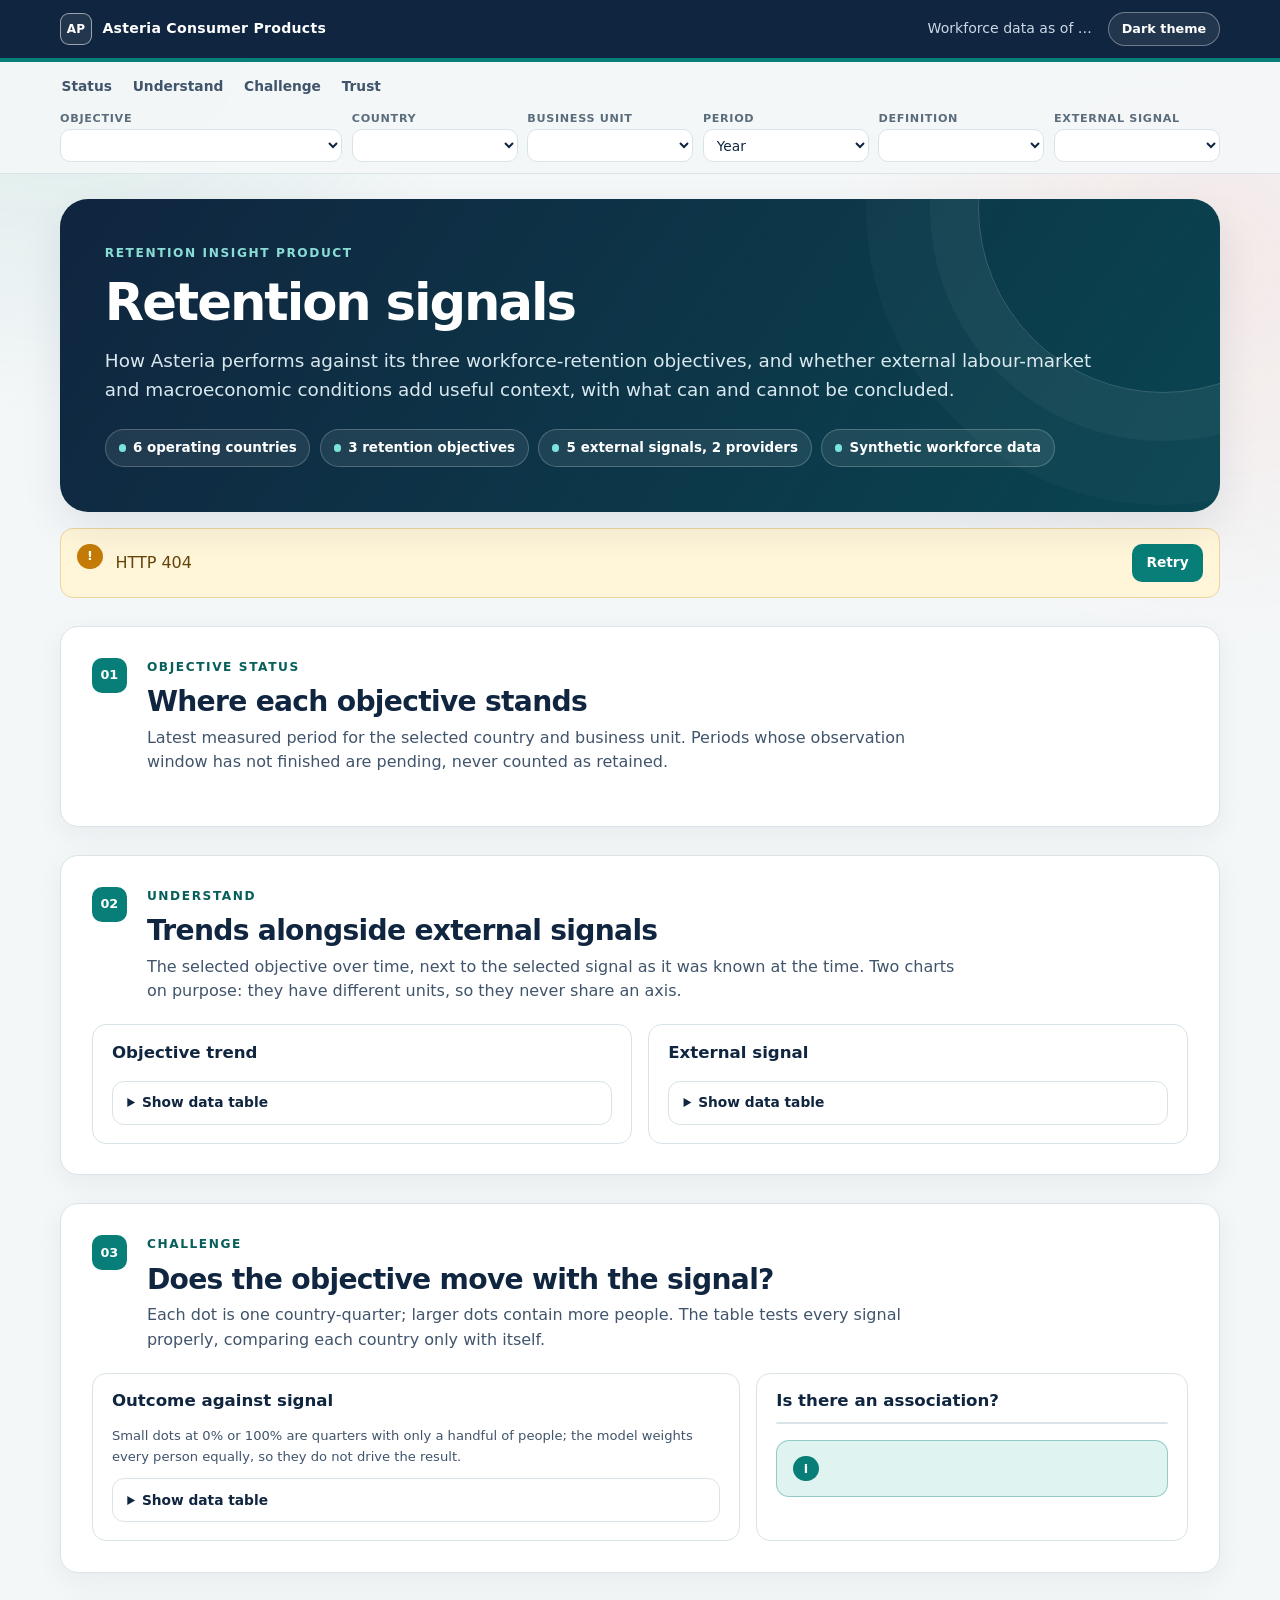
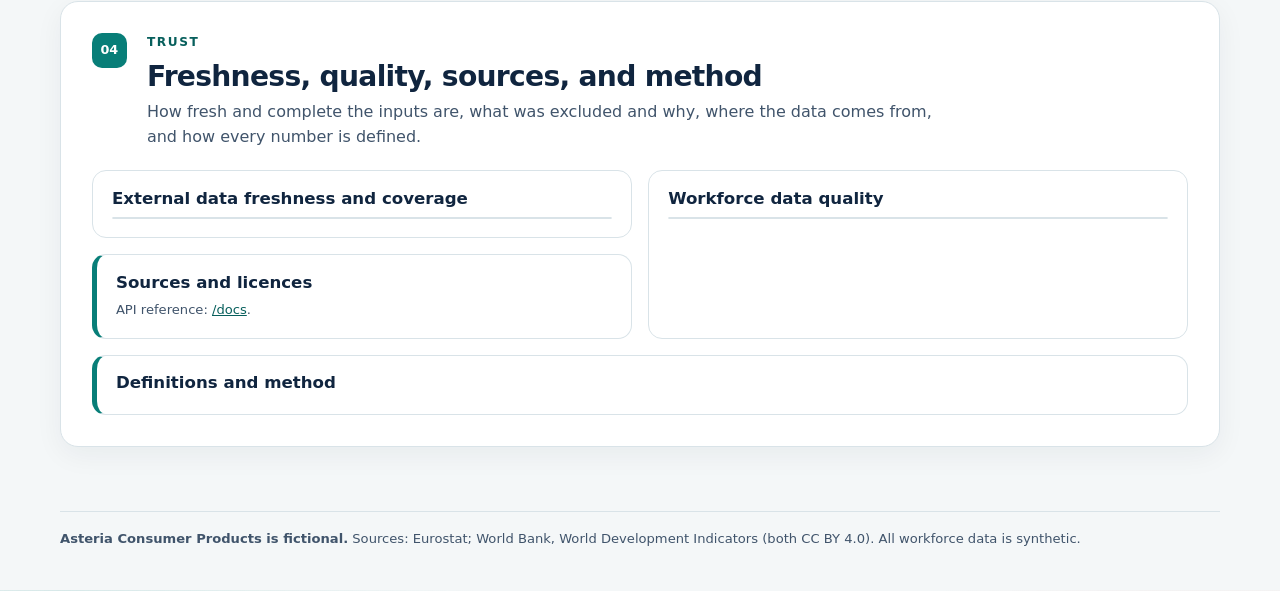
==== dashboard/index.html @ a607ebee "Enhance AI usage documentation, add configuration files, and implement core workflow - Expanded AI_U" ====
<!doctype html>
<html lang="en">
<head>
  <meta charset="utf-8">
  <meta name="viewport" content="width=device-width, initial-scale=1">
  <title>Retention signals · Asteria Consumer Products</title>
  <link rel="stylesheet" href="styles.css">
  <script type="module" src="js/app.js"></script>
</head>
<body>
  <a class="skip-link" href="#main">Skip to dashboard</a>

  <header class="topbar">
    <div class="wrap">
      <div class="brand"><span class="brand-mark" aria-hidden="true">AP</span> Asteria Consumer Products</div>
      <div class="top-meta">
        <span class="as-of-meta">Workforce data as of <span id="as-of">…</span></span>
        <button type="button" class="btn-ghost" id="theme-toggle" aria-pressed="false">Dark theme</button>
      </div>
    </div>
  </header>

  <nav class="bar" aria-label="Dashboard">
    <div class="wrap">
      <div class="nav-links">
        <a href="#status">Status</a>
        <a href="#understand">Understand</a>
        <a href="#challenge">Challenge</a>
        <a href="#trust">Trust</a>
      </div>
      <form class="filters" id="filters" aria-label="Filters">
        <label>Objective <select id="f-objective" name="objective"></select></label>
        <label>Country <select id="f-country" name="country"></select></label>
        <label><span id="segment-label">Business unit</span> <select id="f-segment" name="segment"></select></label>
        <label>Period <select id="f-grain" name="grain">
          <option value="year">Year</option>
          <option value="quarter">Quarter</option>
          <option value="month">Month</option>
        </select></label>
        <label>Definition <select id="f-variant" name="variant"></select></label>
        <label>External signal <select id="f-signal" name="signal"></select></label>
      </form>
    </div>
  </nav>

  <main id="main" class="wrap" aria-busy="true">
    <section class="hero" aria-labelledby="page-title">
      <p class="eyebrow">Retention insight product</p>
      <h1 id="page-title">Retention signals</h1>
      <p class="hero-lead">How Asteria performs against its three workforce-retention objectives, and whether
        external labour-market and macroeconomic conditions add useful context, with what can and cannot be concluded.</p>
      <div class="pill-row" aria-label="Scope">
        <span class="pill"><span class="pill-dot"></span>6 operating countries</span>
        <span class="pill"><span class="pill-dot"></span>3 retention objectives</span>
        <span class="pill"><span class="pill-dot"></span>5 external signals, 2 providers</span>
        <span class="pill"><span class="pill-dot"></span>Synthetic workforce data</span>
      </div>
    </section>

    <div class="callout banner" id="banner" role="alert" hidden>
      <span class="callout-mark" aria-hidden="true">!</span>
      <div class="banner-body">
        <span id="banner-text"></span>
        <button type="button" class="btn" id="banner-retry">Retry</button>
      </div>
    </div>

    <section class="section" id="status" aria-labelledby="h-status">
      <div class="section-head">
        <span class="section-number" aria-hidden="true">01</span>
        <div class="section-title">
          <p class="eyebrow">Objective status</p>
          <h2 id="h-status">Where each objective stands</h2>
          <p class="lede">Latest measured period for the selected country and business unit. Periods whose
            observation window has not finished are pending, never counted as retained.</p>
        </div>
      </div>
      <div class="tiles" id="tiles"></div>
    </section>

    <section class="section" id="understand" aria-labelledby="h-understand">
      <div class="section-head">
        <span class="section-number" aria-hidden="true">02</span>
        <div class="section-title">
          <p class="eyebrow">Understand</p>
          <h2 id="h-understand">Trends alongside external signals</h2>
          <p class="lede">The selected objective over time, next to the selected signal as it was known at the
            time. Two charts on purpose: they have different units, so they never share an axis.</p>
        </div>
      </div>
      <div class="grid-2">
        <figure class="card" id="fig-trend">
          <figcaption>
            <h3 id="trend-title">Objective trend</h3>
            <p id="trend-sub"></p>
          </figcaption>
          <ul class="legend" id="trend-legend"></ul>
          <div class="chart" id="trend-chart"></div>
          <p class="note" id="trend-note"></p>
          <details class="table-view"><summary>Show data table</summary>
            <div class="table-scroll" id="trend-table" tabindex="0" role="region" aria-label="Objective trend data"></div></details>
        </figure>
        <figure class="card" id="fig-signal">
          <figcaption>
            <h3 id="signal-title">External signal</h3>
            <p id="signal-sub"></p>
          </figcaption>
          <ul class="legend" id="signal-legend"></ul>
          <div class="chart" id="signal-chart"></div>
          <p class="note" id="signal-note"></p>
          <details class="table-view"><summary>Show data table</summary>
            <div class="table-scroll" id="signal-table" tabindex="0" role="region" aria-label="External signal data"></div></details>
        </figure>
      </div>
    </section>

    <section class="section" id="challenge" aria-labelledby="h-challenge">
      <div class="section-head">
        <span class="section-number" aria-hidden="true">03</span>
        <div class="section-title">
          <p class="eyebrow">Challenge</p>
          <h2 id="h-challenge">Does the objective move with the signal?</h2>
          <p class="lede">Each dot is one country-quarter; larger dots contain more people. The table tests every
            signal properly, comparing each country only with itself.</p>
        </div>
      </div>
      <div class="grid-challenge">
        <figure class="card" id="fig-scatter">
          <figcaption>
            <h3 id="scatter-title">Outcome against signal</h3>
            <p id="scatter-sub"></p>
          </figcaption>
          <ul class="legend" id="scatter-legend"></ul>
          <div class="chart" id="scatter-chart"></div>
          <p class="note">Small dots at 0% or 100% are quarters with only a handful of people; the model weights
            every person equally, so they do not drive the result.</p>
          <details class="table-view"><summary>Show data table</summary>
            <div class="table-scroll" id="scatter-table" tabindex="0" role="region" aria-label="Country-quarter data"></div></details>
        </figure>
        <div class="card">
          <h3>Is there an association?</h3>
          <p class="note" id="assoc-lede"></p>
          <div class="table-wrap" style="margin-top:.75rem"><div class="table-scroll" id="assoc-table" tabindex="0" role="region" aria-label="Association tests"></div></div>
          <div class="callout teal">
            <span class="callout-mark" aria-hidden="true">i</span>
            <div id="assoc-verdict"></div>
          </div>
        </div>
      </div>
    </section>

    <section class="section" id="trust" aria-labelledby="h-trust">
      <div class="section-head">
        <span class="section-number" aria-hidden="true">04</span>
        <div class="section-title">
          <p class="eyebrow">Trust</p>
          <h2 id="h-trust">Freshness, quality, sources, and method</h2>
          <p class="lede">How fresh and complete the inputs are, what was excluded and why, where the data comes
            from, and how every number is defined.</p>
        </div>
      </div>
      <div class="grid-trust">
        <div class="stack">
          <div class="card">
            <h3>External data freshness and coverage</h3>
            <div class="table-wrap" style="margin-top:.6rem"><div class="table-scroll" id="freshness-table" tabindex="0" role="region" aria-label="External data freshness"></div></div>
          </div>
          <div class="card teal">
            <h3>Sources and licences</h3>
            <ul class="providers" id="providers"></ul>
            <p class="note">API reference: <a href="/docs">/docs</a>.</p>
          </div>
        </div>
        <div class="card">
          <h3>Workforce data quality</h3>
          <p class="note" id="workforce-counts"></p>
          <div class="table-wrap" style="margin-top:.6rem"><div class="table-scroll" id="quality-table" tabindex="0" role="region" aria-label="Workforce quality rules"></div></div>
        </div>
        <div class="card teal span-all">
          <h3>Definitions and method</h3>
          <dl class="defs" id="definitions"></dl>
        </div>
      </div>
    </section>
  </main>

  <footer class="site wrap">
    <div class="footer-line">
      <strong>Asteria Consumer Products is fictional.</strong>
      Sources: Eurostat; World Bank, World Development Indicators (both CC BY 4.0). All workforce data is synthetic.
    </div>
  </footer>
  <div id="live" class="visually-hidden" aria-live="polite"></div>
</body>
</html>
---- dashboard/styles.css ----
/* Visual language of the assessment brief (docs/assessment_brief.html): navy, teal, paper.
   Chart series colours are the validated categorical palette (checked against these surfaces). */
:root {
  color-scheme: light;
  --navy: #10253f;
  --ink: #10253f;
  --ink-2: #40546b;
  --muted: #5b6d7c;
  --page: #f4f7f8;
  --surface: #ffffff;
  --surface-2: #f5f8fa;
  --line: #d9e3e8;
  --grid: #e6edf1;
  --axis: #c5d3db;
  --teal: #087e78;
  --teal-dark: #075f5c;
  --teal-pale: #dff3f0;
  --coral: #ef6a5b;
  --coral-pale: #fff0ed;
  --amber: #c47b08;
  --amber-pale: #fff5d9;
  --accent: #087e78;          /* single-series chart mark (4.9:1 on surface) */
  --link: #075f5c;
  --de-emphasis: #c5d3db;
  --focus: #ffbf47;
  --shadow: 0 8px 28px rgba(16, 37, 63, .055);
  --s1: #2a78d6; --s2: #eb6834; --s3: #1baf7a; --s4: #eda100; --s5: #e87ba4; --s6: #008300;
  --good-ink: #006300; --critical-ink: #b42323; --badge: #eef3f5;
  --banner: var(--amber-pale); --banner-ink: #65440a; --banner-line: #ecd59c;
  --page-glow: radial-gradient(circle at 5% 0%, rgba(8, 126, 120, .12), transparent 26rem),
               radial-gradient(circle at 95% 12%, rgba(239, 106, 91, .10), transparent 24rem);
  font-family: Inter, ui-sans-serif, system-ui, -apple-system, BlinkMacSystemFont, "Segoe UI", sans-serif;
}
@media (prefers-color-scheme: dark) {
  :root:where(:not([data-theme="light"])) {
    color-scheme: dark;
    --ink: #f2f6f9; --ink-2: #b7c6d4; --muted: #93a7b8;
    --page: #0b1624; --surface: #13263d; --surface-2: #182e48; --line: #25405e;
    --grid: #1f3752; --axis: #2f4c6c; --teal-pale: #0f3a3c; --coral-pale: #3b2320; --amber-pale: #3a2c0c;
    --accent: #2bb5ad; --link: #7fd6cf; --de-emphasis: #3a5878;
    --shadow: 0 8px 28px rgba(0, 0, 0, .35);
    --s1: #3987e5; --s2: #d95926; --s3: #199e70; --s4: #c98500; --s5: #d55181; --s6: #008300;
    --good-ink: #2fbf2f; --critical-ink: #ef7a7a; --badge: #1e3450;
    --banner-ink: #ffd89a; --banner-line: #6b5420;
    --page-glow: radial-gradient(circle at 5% 0%, rgba(43, 181, 173, .10), transparent 26rem);
  }
}
:root[data-theme="dark"] {
  color-scheme: dark;
  --ink: #f2f6f9; --ink-2: #b7c6d4; --muted: #93a7b8;
  --page: #0b1624; --surface: #13263d; --surface-2: #182e48; --line: #25405e;
  --grid: #1f3752; --axis: #2f4c6c; --teal-pale: #0f3a3c; --coral-pale: #3b2320; --amber-pale: #3a2c0c;
  --accent: #2bb5ad; --link: #7fd6cf; --de-emphasis: #3a5878;
  --shadow: 0 8px 28px rgba(0, 0, 0, .35);
  --s1: #3987e5; --s2: #d95926; --s3: #199e70; --s4: #c98500; --s5: #d55181; --s6: #008300;
  --good-ink: #2fbf2f; --critical-ink: #ef7a7a; --badge: #1e3450;
  --banner-ink: #ffd89a; --banner-line: #6b5420;
  --page-glow: radial-gradient(circle at 5% 0%, rgba(43, 181, 173, .10), transparent 26rem);
}

* { box-sizing: border-box; }
html { scroll-behavior: smooth; }
@media (prefers-reduced-motion: reduce) { html { scroll-behavior: auto; } }
body { margin: 0; color: var(--ink); background: var(--page-glow), var(--page); line-height: 1.55; }
a { color: var(--link); }
:focus-visible { outline: 3px solid var(--focus); outline-offset: 3px; }
h1, h2, h3 { line-height: 1.15; }
.visually-hidden { position: absolute; width: 1px; height: 1px; overflow: hidden;
  clip: rect(0 0 0 0); white-space: nowrap; }
.skip-link { position: fixed; left: 1rem; top: -5rem; z-index: 99; background: var(--navy);
  color: #fff; padding: .7rem 1rem; border-radius: 8px; }
.skip-link:focus { top: 1rem; }

/* Same content width as the assessment brief. */
.wrap { width: min(calc(100% - 2rem), 1160px); margin-inline: auto; }

/* Top bar */
.topbar { color: #fff; background: var(--navy); border-bottom: 4px solid var(--teal); }
.topbar .wrap { display: flex; justify-content: space-between; align-items: center; gap: 1rem;
  padding: .75rem 0; font-size: .88rem; flex-wrap: wrap; }
.brand { display: inline-flex; align-items: center; gap: .65rem; font-weight: 760; letter-spacing: .02em; }
.brand-mark { width: 2rem; height: 2rem; display: grid; place-items: center; border-radius: 9px;
  border: 1px solid rgba(255, 255, 255, .55); background: rgba(255, 255, 255, .08); font-size: .75rem; }
.top-meta { color: #cbd8e4; display: flex; align-items: center; gap: 1rem; }
.btn-ghost { font: inherit; font-size: .8rem; font-weight: 700; color: #fff; cursor: pointer;
  background: rgba(255, 255, 255, .08); border: 1px solid rgba(255, 255, 255, .35);
  border-radius: 999px; padding: .38rem .8rem; }
.btn-ghost:hover { background: rgba(255, 255, 255, .16); }

/* Sticky nav: section links + the one filter row that scopes everything below it. */
nav.bar { position: sticky; top: 0; z-index: 20; backdrop-filter: blur(12px);
  background: color-mix(in srgb, var(--page) 94%, transparent); border-bottom: 1px solid var(--line); }
nav.bar .wrap { display: flex; flex-direction: column; align-items: stretch; gap: .35rem; padding: .5rem 0 .7rem; }
.nav-links { display: flex; gap: 1.1rem; white-space: nowrap; }
.nav-links a { color: var(--ink-2); font-size: .86rem; font-weight: 700; text-decoration: none; padding: .4rem .1rem; }
.nav-links a:hover { color: var(--link); }
.filters { display: grid; width: 100%; margin: 0; gap: .5rem .6rem; align-items: end;
  grid-template-columns: minmax(0, 1.7fr) repeat(5, minmax(0, 1fr)); }
@media (max-width: 900px) { .filters { grid-template-columns: repeat(auto-fit, minmax(9.5rem, 1fr)); } }
.filters label { display: flex; flex-direction: column; gap: .15rem; font-size: .7rem; font-weight: 760;
  letter-spacing: .06em; text-transform: uppercase; color: var(--muted); }
.filters select { font: inherit; font-size: .86rem; font-weight: 500; letter-spacing: normal; text-transform: none;
  color: var(--ink); background: var(--surface); border: 1px solid var(--line); border-radius: 10px;
  padding: .38rem .55rem; width: 100%; min-width: 0; }

main { padding: 1.6rem 0 4rem; }
main > section { scroll-margin-top: 120px; }

/* Hero */
.hero { position: relative; overflow: hidden; padding: clamp(1.6rem, 3.5vw, 3rem); border-radius: 28px;
  color: #fff; background: linear-gradient(125deg, rgba(16, 37, 63, .97), rgba(9, 71, 82, .94)), var(--navy);
  box-shadow: 0 16px 42px rgba(16, 37, 63, .09); }
.hero::after { content: ""; position: absolute; width: 23rem; height: 23rem; right: -8rem; top: -11rem;
  border: 1px solid rgba(255, 255, 255, .18); border-radius: 50%;
  box-shadow: 0 0 0 3rem rgba(255, 255, 255, .035), 0 0 0 7rem rgba(255, 255, 255, .025); }
.eyebrow { margin: 0 0 .6rem; color: var(--teal-dark); font-size: .76rem; font-weight: 820;
  letter-spacing: .13em; text-transform: uppercase; }
:root[data-theme="dark"] .eyebrow { color: var(--link); }
@media (prefers-color-scheme: dark) { :root:where(:not([data-theme="light"])) .eyebrow { color: var(--link); } }
.hero .eyebrow { color: #89ddd5; }
.hero h1 { margin: 0; font-size: clamp(2rem, 4vw, 3.4rem); letter-spacing: -.04em; max-width: 60rem; }
.hero-lead { max-width: 62rem; margin: 1rem 0 0; color: #d9e8ee; font-size: clamp(1rem, 1.5vw, 1.15rem); }
.pill-row { display: flex; flex-wrap: wrap; gap: .6rem; margin-top: 1.5rem; position: relative; z-index: 1; }
.pill { display: inline-flex; align-items: center; gap: .45rem; padding: .5rem .8rem; border-radius: 999px;
  border: 1px solid rgba(255, 255, 255, .22); background: rgba(255, 255, 255, .08); font-size: .84rem; font-weight: 700; }
.pill-dot { width: .45rem; height: .45rem; border-radius: 50%; background: #7be3d9; }

/* Numbered section cards */
.section { margin-top: 1.75rem; padding: clamp(1.2rem, 2.4vw, 2rem); border: 1px solid var(--line);
  border-radius: 18px; background: var(--surface); box-shadow: var(--shadow); }
.section-head { display: flex; gap: 1.25rem; align-items: start; margin-bottom: 1.25rem; }
.section-number { display: inline-grid; place-items: center; width: 2.2rem; height: 2.2rem; flex: 0 0 auto;
  border-radius: 10px; color: #fff; background: var(--teal); font-size: .8rem; font-weight: 850; }
.section-title { flex: 1; }
.section h2 { margin: 0; font-size: clamp(1.4rem, 2.2vw, 1.9rem); letter-spacing: -.025em; }
.lede { margin: .45rem 0 0; color: var(--ink-2); max-width: 80ch; }

/* Grids use the full width; more columns on wide screens. */
.tiles { display: grid; grid-template-columns: repeat(auto-fit, minmax(18rem, 1fr)); gap: 1rem; }
.grid-2 { display: grid; grid-template-columns: repeat(2, minmax(0, 1fr)); gap: 1rem; }
.grid-challenge { display: grid; grid-template-columns: minmax(0, 3fr) minmax(0, 2fr); gap: 1rem; }
.grid-trust { display: grid; grid-template-columns: repeat(2, minmax(0, 1fr)); gap: 1rem; }
.stack { display: grid; gap: 1rem; align-content: start; }
.span-all { grid-column: 1 / -1; }
@media (max-width: 1100px) { .grid-2, .grid-challenge, .grid-trust { grid-template-columns: minmax(0, 1fr); } }

.card, figure.card { margin: 0; min-width: 0; background: var(--surface); border: 1px solid var(--line);
  border-radius: 14px; padding: 1.1rem 1.2rem; }
.card h3, figure.card figcaption h3 { margin: 0 0 .25rem; font-size: 1.04rem; }
figure.card figcaption p { margin: 0 0 .5rem; color: var(--ink-2); font-size: .86rem; }
.card.teal { border-left: 5px solid var(--teal); }

/* Status tiles: top rule mirrors the brief's rubric tiles; the badge carries icon + text. */
.tile { background: var(--surface); border: 1px solid var(--line); border-top: 4px solid var(--line);
  border-radius: 14px; padding: 1rem 1.1rem; }
.tile.met { border-top-color: var(--teal); }
.tile.not_met { border-top-color: var(--coral); }
.tile h3 { margin: 0; font-size: .95rem; }
.tile .period { color: var(--muted); font-size: .8rem; margin: .15rem 0 .5rem; }
.tile .value { font-size: 2.1rem; font-weight: 760; letter-spacing: -.03em; margin: 0; color: var(--ink); }
.tile .target { color: var(--ink-2); font-size: .86rem; margin: 0 0 .6rem; }
.tile .detail { color: var(--ink-2); font-size: .8rem; margin: .5rem 0 0; }
.badge { display: inline-flex; gap: .35rem; align-items: center; padding: .22rem .6rem; border-radius: 999px;
  font-size: .76rem; font-weight: 820; letter-spacing: .04em; text-transform: uppercase; background: var(--badge); }
.badge .icon { font-weight: 900; }
.badge.met { color: var(--good-ink); }
.badge.not_met { color: var(--critical-ink); }
.badge.pending, .badge.insufficient_sample { color: var(--ink-2); }

/* Charts */
.chart { position: relative; width: 100%; transition: opacity .15s; }
.chart svg { display: block; width: 100%; height: auto; overflow: visible; }
.chart svg:focus-visible { outline: 3px solid var(--focus); outline-offset: 4px; border-radius: 4px; }
[aria-busy="true"] .chart { opacity: .45; }
@media (prefers-reduced-motion: reduce) { .chart { transition: none; } }
.legend { display: flex; flex-wrap: wrap; gap: .25rem 1rem; margin: .25rem 0 .5rem; padding: 0;
  list-style: none; font-size: .8rem; color: var(--ink-2); }
.legend li { display: inline-flex; align-items: center; gap: .4rem; }
.key-line { width: 16px; height: 2px; border-radius: 2px; display: inline-block; }
.key-band { width: 16px; height: 10px; border-radius: 2px; display: inline-block; opacity: .25; }
.key-dot { width: 10px; height: 10px; border-radius: 50%; display: inline-block; }
.key-hollow { width: 10px; height: 10px; border-radius: 50%; display: inline-block; border: 2px solid var(--accent); }
.empty { padding: 2.5rem 1rem; text-align: center; color: var(--ink-2); background: var(--surface-2);
  border: 1px dashed var(--axis); border-radius: 12px; margin: .5rem 0; }
.note { font-size: .82rem; color: var(--ink-2); margin: .5rem 0 0; }
.tooltip { position: absolute; pointer-events: none; z-index: 4; min-width: 10rem; padding: .5rem .65rem;
  background: var(--surface); color: var(--ink); border: 1px solid var(--line); border-radius: 10px;
  box-shadow: 0 8px 24px rgba(16, 37, 63, .14); font-size: .8rem; }
.tooltip[hidden] { display: none; }
.tooltip .t-head { color: var(--muted); margin-bottom: .2rem; }
.tooltip .t-row { display: flex; align-items: center; gap: .45rem; }
.tooltip .t-row strong { font-variant-numeric: tabular-nums; }

/* Tables and disclosure, as in the brief */
.table-wrap { overflow-x: auto; border: 1px solid var(--line); border-radius: 13px; }
.table-scroll { overflow-x: auto; }
details.table-view .table-scroll { max-height: 24rem; overflow-y: auto; }
table { width: 100%; border-collapse: collapse; font-size: .86rem; }
th, td { padding: .6rem .7rem; border-bottom: 1px solid var(--line); text-align: left; vertical-align: top; }
th { color: var(--ink); background: var(--surface-2); font-size: .72rem; letter-spacing: .045em;
  text-transform: uppercase; position: sticky; top: 0; }
td.num, th.num { text-align: right; font-variant-numeric: tabular-nums; }
tbody tr:last-child td { border-bottom: 0; }
tr.selected td { background: var(--teal-pale); }
details.table-view { margin-top: .7rem; border: 1px solid var(--line); border-radius: 12px; background: var(--surface); }
details.table-view summary { padding: .65rem .9rem; cursor: pointer; color: var(--ink); font-weight: 780; font-size: .86rem; }
details.table-view > div { padding: 0 .9rem .9rem; }

/* Callouts */
.callout { display: grid; grid-template-columns: auto 1fr; gap: .8rem; padding: .9rem 1rem; margin: 1rem 0 0;
  border-radius: 13px; color: var(--banner-ink); background: var(--amber-pale); border: 1px solid var(--banner-line); }
.callout.teal { color: var(--ink); background: var(--teal-pale); border-color: color-mix(in srgb, var(--teal) 35%, transparent); }
.callout-mark { display: grid; place-items: center; width: 1.6rem; height: 1.6rem; border-radius: 50%;
  color: #fff; background: var(--amber); font-weight: 850; font-size: .8rem; }
.callout.teal .callout-mark { background: var(--teal); }
.banner { margin-top: 1rem; }
.banner[hidden] { display: none; }
.banner .banner-body { display: flex; gap: 1rem; align-items: center; justify-content: space-between; flex-wrap: wrap; }
.btn { font: inherit; font-size: .86rem; font-weight: 780; color: #fff; background: var(--teal); border: 0;
  border-radius: 10px; padding: .55rem .9rem; cursor: pointer; }
.btn:hover { background: var(--teal-dark); }

dl.defs { columns: 3 22rem; column-gap: 2rem; margin: .25rem 0 0; }
dl.defs dt { font-weight: 760; margin-top: .7rem; break-after: avoid; }
dl.defs dd { margin: .15rem 0 0; color: var(--ink-2); font-size: .9rem; break-inside: avoid; }
ul.providers { margin: .5rem 0 0; padding-left: 1.1rem; }
footer.site { color: var(--ink-2); font-size: .82rem; padding-bottom: 2.5rem; }
footer.site .footer-line { border-top: 1px solid var(--line); padding-top: 1.1rem; }

@media (max-width: 680px) {
  nav.bar { position: static; }  /* six filters would cover a third of a phone screen */
  .top-meta .as-of-meta { display: none; }
  .section-head { gap: .8rem; }
  .hero { border-radius: 20px; }
}
@media print {
  body { background: #fff; }
  nav.bar, .btn-ghost { display: none !important; }
  .section, .hero { box-shadow: none; break-inside: avoid; }
}
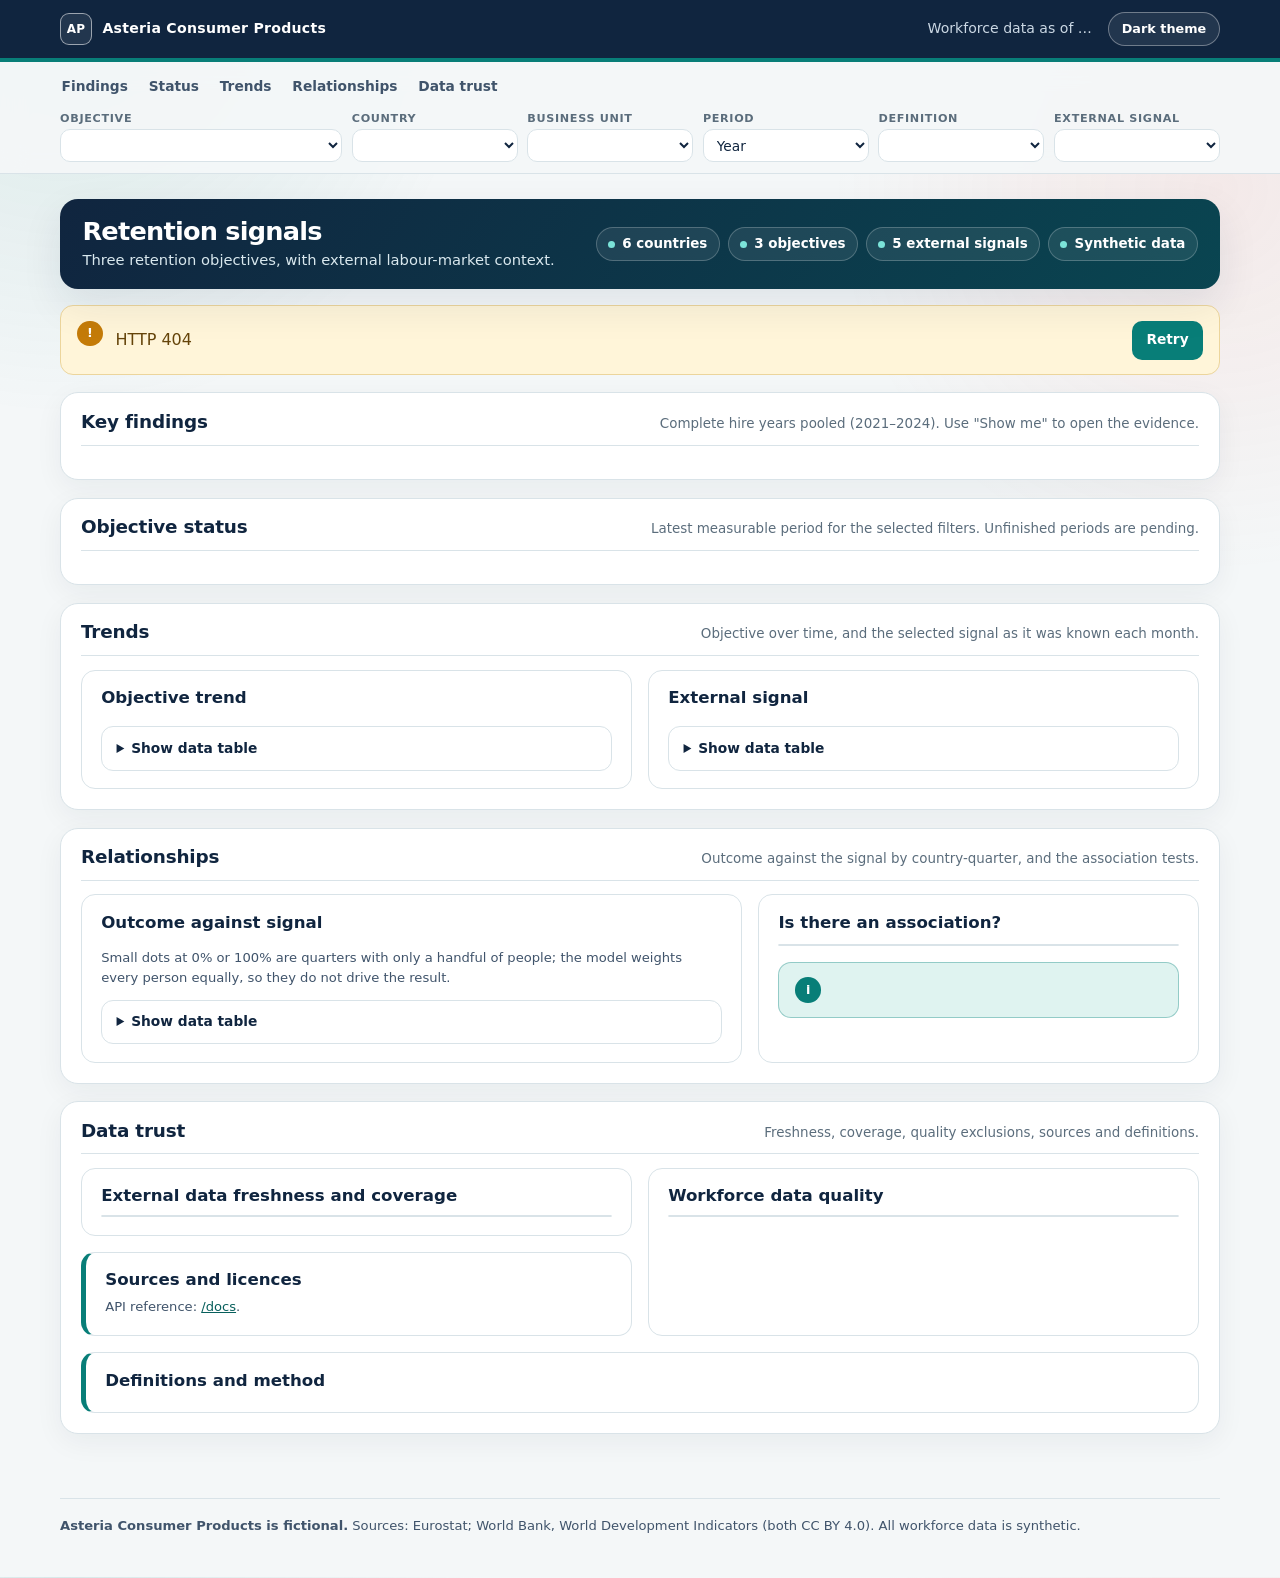
==== commit 4c60454d: "Enhance dashboard functionality and documentation" ====
--- a/dashboard/index.html
+++ b/dashboard/index.html
@@ -23,10 +23,11 @@
   <nav class="bar" aria-label="Dashboard">
     <div class="wrap">
       <div class="nav-links">
+        <a href="#findings">Findings</a>
         <a href="#status">Status</a>
-        <a href="#understand">Understand</a>
-        <a href="#challenge">Challenge</a>
-        <a href="#trust">Trust</a>
+        <a href="#understand">Trends</a>
+        <a href="#challenge">Relationships</a>
+        <a href="#trust">Data trust</a>
       </div>
       <form class="filters" id="filters" aria-label="Filters">
         <label>Objective <select id="f-objective" name="objective"></select></label>
@@ -45,15 +46,15 @@
 
   <main id="main" class="wrap" aria-busy="true">
     <section class="hero" aria-labelledby="page-title">
-      <p class="eyebrow">Retention insight product</p>
-      <h1 id="page-title">Retention signals</h1>
-      <p class="hero-lead">How Asteria performs against its three workforce-retention objectives, and whether
-        external labour-market and macroeconomic conditions add useful context, with what can and cannot be concluded.</p>
+      <div>
+        <h1 id="page-title">Retention signals</h1>
+        <p class="hero-lead">Three retention objectives, with external labour-market context.</p>
+      </div>
       <div class="pill-row" aria-label="Scope">
-        <span class="pill"><span class="pill-dot"></span>6 operating countries</span>
-        <span class="pill"><span class="pill-dot"></span>3 retention objectives</span>
-        <span class="pill"><span class="pill-dot"></span>5 external signals, 2 providers</span>
-        <span class="pill"><span class="pill-dot"></span>Synthetic workforce data</span>
+        <span class="pill"><span class="pill-dot"></span>6 countries</span>
+        <span class="pill"><span class="pill-dot"></span>3 objectives</span>
+        <span class="pill"><span class="pill-dot"></span>5 external signals</span>
+        <span class="pill"><span class="pill-dot"></span>Synthetic data</span>
       </div>
     </section>
 
@@ -65,29 +66,27 @@
       </div>
     </div>
 
+    <section class="section" id="findings" aria-labelledby="h-findings">
+      <header class="panel-head">
+        <h2 id="h-findings">Key findings</h2>
+        <p class="panel-caption">Complete hire years pooled (2021–2024). Use "Show me" to open the evidence.</p>
+      </header>
+      <div class="findings-grid" id="findings-grid"></div>
+    </section>
+
     <section class="section" id="status" aria-labelledby="h-status">
-      <div class="section-head">
-        <span class="section-number" aria-hidden="true">01</span>
-        <div class="section-title">
-          <p class="eyebrow">Objective status</p>
-          <h2 id="h-status">Where each objective stands</h2>
-          <p class="lede">Latest measured period for the selected country and business unit. Periods whose
-            observation window has not finished are pending, never counted as retained.</p>
-        </div>
-      </div>
+      <header class="panel-head">
+        <h2 id="h-status">Objective status</h2>
+        <p class="panel-caption">Latest measurable period for the selected filters. Unfinished periods are pending.</p>
+      </header>
       <div class="tiles" id="tiles"></div>
     </section>
 
     <section class="section" id="understand" aria-labelledby="h-understand">
-      <div class="section-head">
-        <span class="section-number" aria-hidden="true">02</span>
-        <div class="section-title">
-          <p class="eyebrow">Understand</p>
-          <h2 id="h-understand">Trends alongside external signals</h2>
-          <p class="lede">The selected objective over time, next to the selected signal as it was known at the
-            time. Two charts on purpose: they have different units, so they never share an axis.</p>
-        </div>
-      </div>
+      <header class="panel-head">
+        <h2 id="h-understand">Trends</h2>
+        <p class="panel-caption">Objective over time, and the selected signal as it was known each month.</p>
+      </header>
       <div class="grid-2">
         <figure class="card" id="fig-trend">
           <figcaption>
@@ -115,15 +114,10 @@
     </section>
 
     <section class="section" id="challenge" aria-labelledby="h-challenge">
-      <div class="section-head">
-        <span class="section-number" aria-hidden="true">03</span>
-        <div class="section-title">
-          <p class="eyebrow">Challenge</p>
-          <h2 id="h-challenge">Does the objective move with the signal?</h2>
-          <p class="lede">Each dot is one country-quarter; larger dots contain more people. The table tests every
-            signal properly, comparing each country only with itself.</p>
-        </div>
-      </div>
+      <header class="panel-head">
+        <h2 id="h-challenge">Relationships</h2>
+        <p class="panel-caption">Outcome against the signal by country-quarter, and the association tests.</p>
+      </header>
       <div class="grid-challenge">
         <figure class="card" id="fig-scatter">
           <figcaption>
@@ -150,15 +144,10 @@
     </section>
 
     <section class="section" id="trust" aria-labelledby="h-trust">
-      <div class="section-head">
-        <span class="section-number" aria-hidden="true">04</span>
-        <div class="section-title">
-          <p class="eyebrow">Trust</p>
-          <h2 id="h-trust">Freshness, quality, sources, and method</h2>
-          <p class="lede">How fresh and complete the inputs are, what was excluded and why, where the data comes
-            from, and how every number is defined.</p>
-        </div>
-      </div>
+      <header class="panel-head">
+        <h2 id="h-trust">Data trust</h2>
+        <p class="panel-caption">Freshness, coverage, quality exclusions, sources and definitions.</p>
+      </header>
       <div class="grid-trust">
         <div class="stack">
           <div class="card">
--- a/dashboard/styles.css
+++ b/dashboard/styles.css
@@ -107,10 +107,11 @@
 main > section { scroll-margin-top: 120px; }
 
 /* Hero */
-.hero { position: relative; overflow: hidden; padding: clamp(1.6rem, 3.5vw, 3rem); border-radius: 28px;
+.hero { position: relative; overflow: hidden; padding: 1.1rem 1.4rem; border-radius: 18px; display: flex;
+  align-items: center; justify-content: space-between; gap: .75rem 1.5rem; flex-wrap: wrap;
   color: #fff; background: linear-gradient(125deg, rgba(16, 37, 63, .97), rgba(9, 71, 82, .94)), var(--navy);
   box-shadow: 0 16px 42px rgba(16, 37, 63, .09); }
-.hero::after { content: ""; position: absolute; width: 23rem; height: 23rem; right: -8rem; top: -11rem;
+.hero::after { display: none; content: ""; position: absolute; width: 23rem; height: 23rem; right: -8rem; top: -11rem;
   border: 1px solid rgba(255, 255, 255, .18); border-radius: 50%;
   box-shadow: 0 0 0 3rem rgba(255, 255, 255, .035), 0 0 0 7rem rgba(255, 255, 255, .025); }
 .eyebrow { margin: 0 0 .6rem; color: var(--teal-dark); font-size: .76rem; font-weight: 820;
@@ -118,15 +119,15 @@
 :root[data-theme="dark"] .eyebrow { color: var(--link); }
 @media (prefers-color-scheme: dark) { :root:where(:not([data-theme="light"])) .eyebrow { color: var(--link); } }
 .hero .eyebrow { color: #89ddd5; }
-.hero h1 { margin: 0; font-size: clamp(2rem, 4vw, 3.4rem); letter-spacing: -.04em; max-width: 60rem; }
-.hero-lead { max-width: 62rem; margin: 1rem 0 0; color: #d9e8ee; font-size: clamp(1rem, 1.5vw, 1.15rem); }
-.pill-row { display: flex; flex-wrap: wrap; gap: .6rem; margin-top: 1.5rem; position: relative; z-index: 1; }
-.pill { display: inline-flex; align-items: center; gap: .45rem; padding: .5rem .8rem; border-radius: 999px;
+.hero h1 { margin: 0; font-size: 1.6rem; letter-spacing: -.03em; }
+.hero-lead { margin: .15rem 0 0; color: #d9e8ee; font-size: .92rem; }
+.pill-row { display: flex; flex-wrap: wrap; gap: .5rem; margin-top: 0; position: relative; z-index: 1; }
+.pill { display: inline-flex; align-items: center; gap: .45rem; padding: .35rem .7rem; border-radius: 999px;
   border: 1px solid rgba(255, 255, 255, .22); background: rgba(255, 255, 255, .08); font-size: .84rem; font-weight: 700; }
 .pill-dot { width: .45rem; height: .45rem; border-radius: 50%; background: #7be3d9; }
 
 /* Numbered section cards */
-.section { margin-top: 1.75rem; padding: clamp(1.2rem, 2.4vw, 2rem); border: 1px solid var(--line);
+.section { margin-top: 1.1rem; padding: 1.1rem 1.25rem 1.25rem; border: 1px solid var(--line);
   border-radius: 18px; background: var(--surface); box-shadow: var(--shadow); }
 .section-head { display: flex; gap: 1.25rem; align-items: start; margin-bottom: 1.25rem; }
 .section-number { display: inline-grid; place-items: center; width: 2.2rem; height: 2.2rem; flex: 0 0 auto;
@@ -134,6 +135,11 @@
 .section-title { flex: 1; }
 .section h2 { margin: 0; font-size: clamp(1.4rem, 2.2vw, 1.9rem); letter-spacing: -.025em; }
 .lede { margin: .45rem 0 0; color: var(--ink-2); max-width: 80ch; }
+
+.panel-head { display: flex; align-items: baseline; justify-content: space-between; gap: .25rem 1rem;
+  flex-wrap: wrap; margin-bottom: .85rem; padding-bottom: .6rem; border-bottom: 1px solid var(--line); }
+.panel-head h2 { margin: 0; font-size: 1.15rem; letter-spacing: -.01em; }
+.panel-caption { margin: 0; color: var(--muted); font-size: .84rem; }
 
 /* Grids use the full width; more columns on wide screens. */
 .tiles { display: grid; grid-template-columns: repeat(auto-fit, minmax(18rem, 1fr)); gap: 1rem; }
@@ -166,6 +172,25 @@
 .badge.met { color: var(--good-ink); }
 .badge.not_met { color: var(--critical-ink); }
 .badge.pending, .badge.insufficient_sample { color: var(--ink-2); }
+
+/* Key findings */
+.findings-grid { display: grid; grid-template-columns: repeat(4, minmax(0, 1fr)); gap: 1rem; }
+@media (max-width: 1100px) { .findings-grid { grid-template-columns: repeat(2, minmax(0, 1fr)); } }
+@media (max-width: 600px) { .findings-grid { grid-template-columns: minmax(0, 1fr); } }
+.finding { display: flex; flex-direction: column; gap: .35rem; background: var(--surface); border: 1px solid var(--line);
+  border-top: 5px solid var(--line); border-radius: 14px; padding: 1rem 1.05rem; }
+.finding.not_met { border-top-color: var(--coral); }
+.finding.met { border-top-color: var(--teal); }
+.finding.none { border-top-color: var(--navy); }
+.finding .f-tag { margin: 0; font-size: .7rem; font-weight: 820; letter-spacing: .08em; text-transform: uppercase; color: var(--muted); }
+.finding h3 { margin: 0; font-size: 1rem; }
+.finding .f-metric { margin: .1rem 0 0; font-size: 1.9rem; font-weight: 780; letter-spacing: -.03em; color: var(--ink); }
+.finding .f-sub { margin: 0; font-size: .82rem; color: var(--ink-2); }
+.finding .f-text { margin: .2rem 0 0; font-size: .84rem; color: var(--ink-2); flex: 1; }
+.btn-secondary { align-self: flex-start; font: inherit; font-size: .82rem; font-weight: 780; cursor: pointer;
+  color: var(--link); background: transparent; border: 1px solid var(--line); border-radius: 10px; padding: .4rem .75rem; }
+.btn-secondary:hover { background: var(--surface-2); }
+.tile .value.not-judged { color: var(--muted); }
 
 /* Charts */
 .chart { position: relative; width: 100%; transition: opacity .15s; }
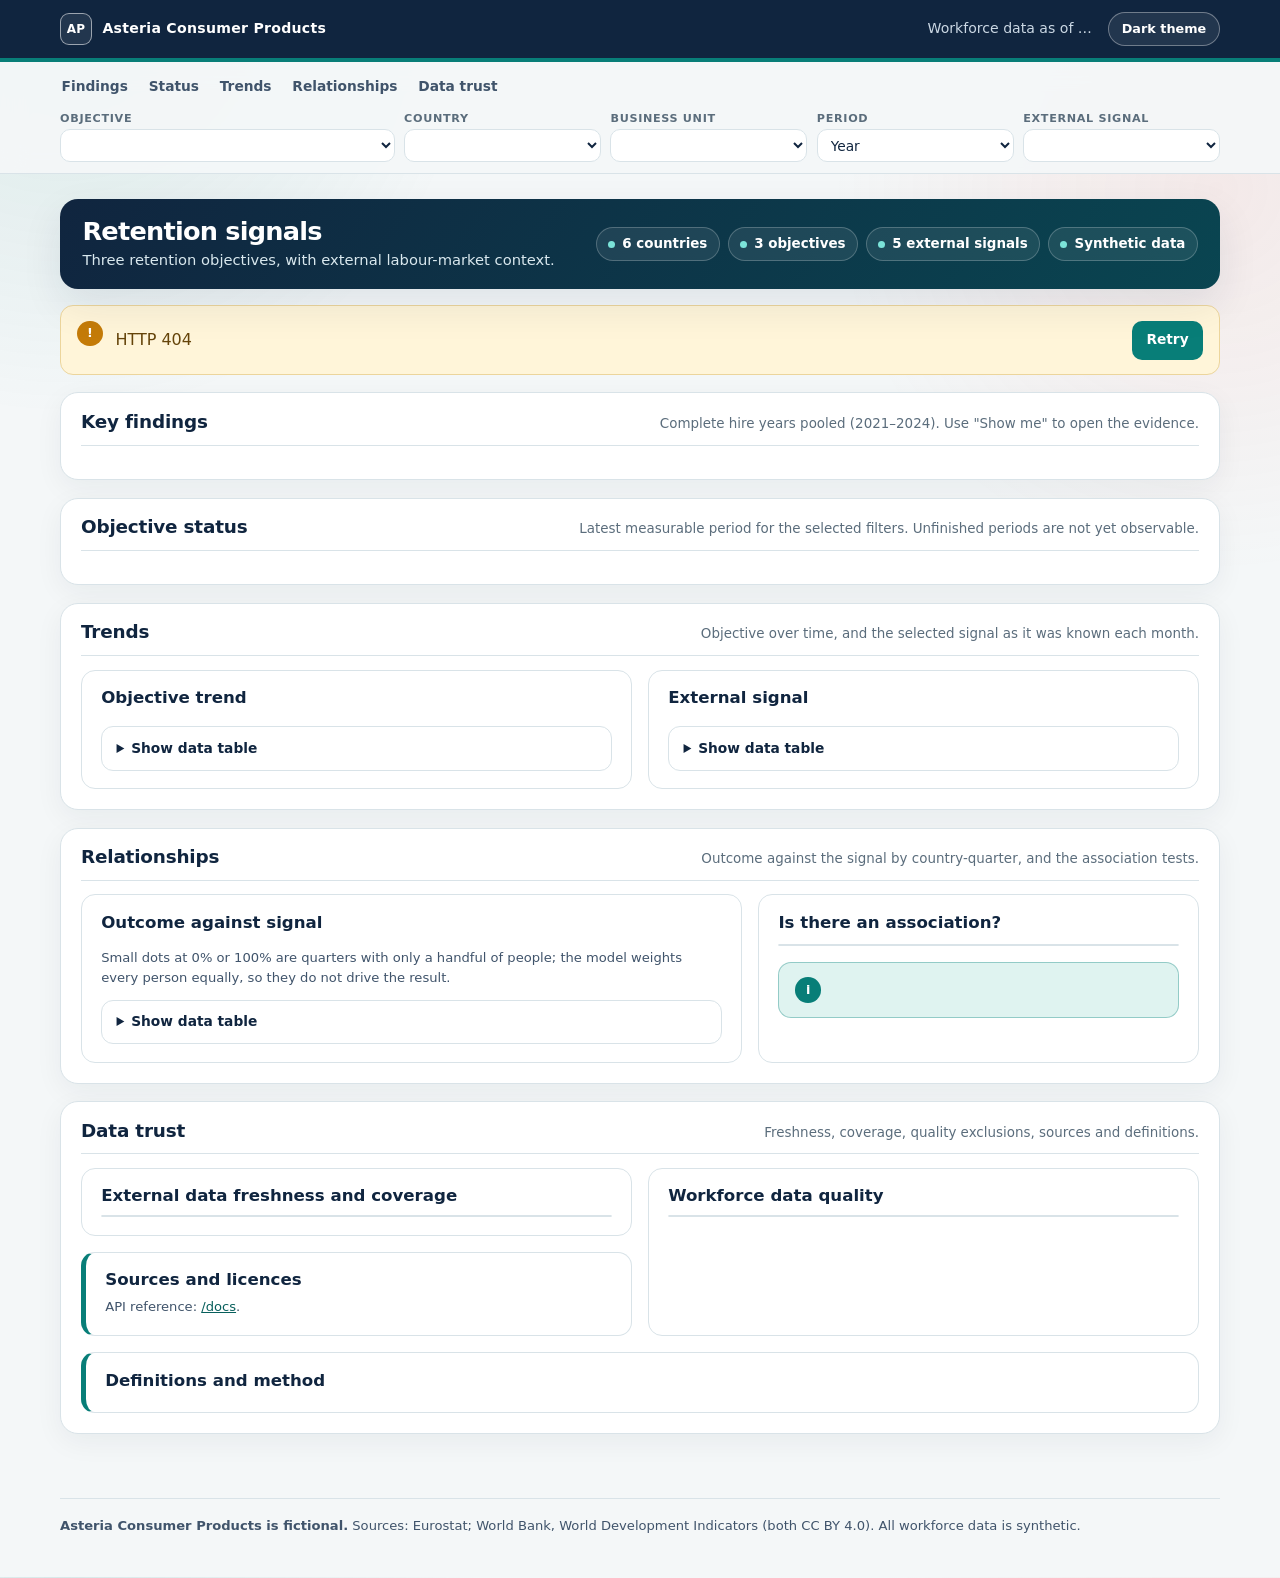
==== commit fc7cb636: "Refine documentation and enhance dashboard functionality structure and maintainability, eliminating " ====
--- a/dashboard/index.html
+++ b/dashboard/index.html
@@ -38,7 +38,6 @@
           <option value="quarter">Quarter</option>
           <option value="month">Month</option>
         </select></label>
-        <label>Definition <select id="f-variant" name="variant"></select></label>
         <label>External signal <select id="f-signal" name="signal"></select></label>
       </form>
     </div>
@@ -77,7 +76,7 @@
     <section class="section" id="status" aria-labelledby="h-status">
       <header class="panel-head">
         <h2 id="h-status">Objective status</h2>
-        <p class="panel-caption">Latest measurable period for the selected filters. Unfinished periods are pending.</p>
+        <p class="panel-caption">Latest measurable period for the selected filters. Unfinished periods are not yet observable.</p>
       </header>
       <div class="tiles" id="tiles"></div>
     </section>
--- a/dashboard/styles.css
+++ b/dashboard/styles.css
@@ -95,7 +95,7 @@
 .nav-links a { color: var(--ink-2); font-size: .86rem; font-weight: 700; text-decoration: none; padding: .4rem .1rem; }
 .nav-links a:hover { color: var(--link); }
 .filters { display: grid; width: 100%; margin: 0; gap: .5rem .6rem; align-items: end;
-  grid-template-columns: minmax(0, 1.7fr) repeat(5, minmax(0, 1fr)); }
+  grid-template-columns: minmax(0, 1.7fr) repeat(4, minmax(0, 1fr)); }
 @media (max-width: 900px) { .filters { grid-template-columns: repeat(auto-fit, minmax(9.5rem, 1fr)); } }
 .filters label { display: flex; flex-direction: column; gap: .15rem; font-size: .7rem; font-weight: 760;
   letter-spacing: .06em; text-transform: uppercase; color: var(--muted); }
